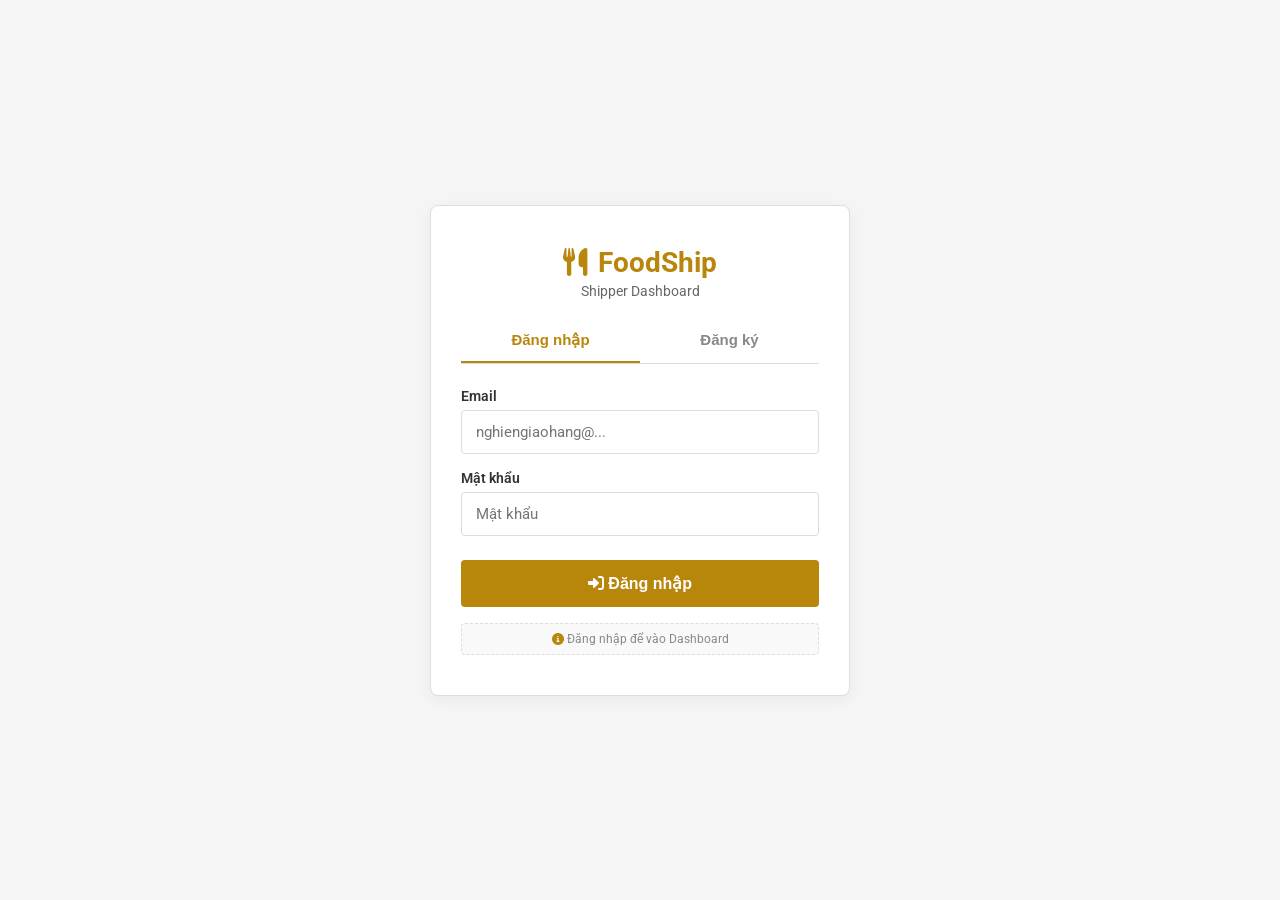
==== web/src/main/webapp/index.html @ 33ebbb06 "refactoring codebase, edit pom.xml file to connect frontend and backend" ====
<!DOCTYPE html>
<html lang="vi">
<head>
  <meta charset="UTF-8">
  <meta name="viewport" content="width=device-width, initial-scale=1.0, maximum-scale=1.5, user-scalable=yes">
  <title>Shipper Dashboard · FoodShip</title>
  <link rel="preconnect" href="https://fonts.googleapis.com">
  <link rel="preconnect" href="https://fonts.gstatic.com" crossorigin>
  <link href="https://fonts.googleapis.com/css2?family=Roboto:wght@400;500;700&display=swap" rel="stylesheet">
  <link rel="stylesheet" href="https://cdnjs.cloudflare.com/ajax/libs/font-awesome/6.0.0-beta3/css/all.min.css">
  <style>
    * { margin: 0; padding: 0; box-sizing: border-box; }
    body {
      font-family: 'Roboto', Arial, sans-serif;
      background: #FFFFFF;
      color: #000;
      line-height: 1.4;
      height: 100vh;
      display: flex;
      justify-content: center;
      align-items: center;
    }
    .app-layout {
      display: flex;
      width: 100%;
      max-width: 1400px;
      height: 95vh;
      background: #FFFFFF;
      border: 1px solid #DDD;
      overflow: hidden;
    }
    .sidebar {
      width: 240px;
      background: #FFFFFF;
      border-right: 1px solid #DDD;
      display: flex;
      flex-direction: column;
      padding: 20px 0;
      flex-shrink: 0;
    }
    .logo-area {
      font-weight: 700;
      font-size: 18px;
      color: #B8860B;
      padding: 0 20px 20px;
      border-bottom: 1px solid #E5E5E5;
      display: flex;
      align-items: center;
      gap: 8px;
      margin-bottom: 8px;
    }
    .nav-menu { flex: 1; display: flex; flex-direction: column; gap: 2px; padding: 8px 0; }
    .nav-item {
      display: flex; align-items: center; gap: 12px;
      padding: 12px 20px; font-weight: 500; font-size: 14px; color: #333;
      cursor: pointer; background: transparent; border: none; text-align: left;
      border-left: 3px solid transparent; transition: background 0.1s, border-color 0.1s;
    }
    .nav-item i { width: 18px; color: #666; font-size: 14px; }
    .nav-item:hover { background: #F5F5F5; }
    .nav-item.active {
      background: #F8F8F8; color: #000; font-weight: 700;
      border-left: 3px solid #B8860B;
    }
    .nav-item.active i { color: #B8860B; }
    .sidebar-footer {
      padding: 16px 20px; border-top: 1px solid #E5E5E5;
      display: flex; align-items: center; gap: 10px; font-size: 14px; font-weight: 500; color: #333;
    }
    .sidebar-avatar { width: 34px; height: 34px; border-radius: 4px; object-fit: cover; border: 1px solid #DDD; }
    .main-wrapper { flex: 1; display: flex; flex-direction: column; background: #F8F8F8; overflow-y: auto; }
    .header {
      background: #FFFFFF; height: 64px; display: flex; align-items: center; justify-content: space-between;
      padding: 0 24px; border-bottom: 1px solid #DDD; position: sticky; top: 0; z-index: 10;
    }
    .page-title { font-size: 22px; font-weight: 700; color: #000; }
    .header-right { display: flex; align-items: center; gap: 12px; position: relative; }
    .header-avatar { width: 36px; height: 36px; border-radius: 4px; object-fit: cover; border: 1px solid #DDD; cursor: pointer; }
    .header-shipper-name { font-weight: 600; font-size: 15px; color: #000; cursor: pointer; }
    .dropdown-menu {
      position: absolute; top: 48px; right: 0; background: #FFFFFF; border: 1px solid #DDD;
      border-radius: 4px; min-width: 180px; box-shadow: 0 2px 6px rgba(0,0,0,0.05); display: none; z-index: 20;
    }
    .dropdown-menu.show { display: block; }
    .dropdown-item {
      padding: 10px 16px; font-size: 14px; color: #333; cursor: pointer;
      border-bottom: 1px solid #F0F0F0; display: flex; align-items: center; gap: 8px;
      transition: background 0.1s;
    }
    .dropdown-item:last-child { border-bottom: none; }
    .dropdown-item:hover { background: #F5F5F5; color: #B8860B; }

    .content { flex: 1; padding: 24px; display: flex; flex-direction: column; gap: 24px; }
    .page-section { display: none; flex-direction: column; gap: 24px; }
    .page-section.active { display: flex; }
    .card { background: #FFFFFF; border: 1px solid #DDD; border-radius: 4px; padding: 20px; }
    .profile-header { display: flex; align-items: center; gap: 24px; padding-bottom: 20px; border-bottom: 1px solid #E5E5E5; }
    .large-avatar { width: 96px; height: 96px; border-radius: 4px; object-fit: cover; border: 1px solid #DDD; }
    .profile-name-large { font-size: 24px; font-weight: 700; color: #000; }
    .profile-id-badge { font-size: 14px; color: #555; background: #F0F0F0; padding: 2px 10px; border-radius: 2px; display: inline-block; margin-top: 4px; }
    .profile-header .logout-btn {
      margin-left: auto; background: #C62828; color: white; border: none; padding: 10px 20px;
      font-weight: 600; font-size: 14px; cursor: pointer; border-radius: 3px;
      transition: background 0.2s;
    }
    .profile-header .logout-btn:hover { background: #B71C1C; }

    .info-table { width: 100%; border-collapse: collapse; margin-top: 8px; }
    .info-table td { padding: 12px 8px; border-bottom: 1px solid #EEEEEE; font-size: 14px; vertical-align: top; }
    .info-table td:first-child { font-weight: 600; color: #333; width: 30%; }
    .section-title { font-size: 18px; font-weight: 700; color: #000; padding-bottom: 12px; border-bottom: 1px solid #E5E5E5; margin-bottom: 16px; display: flex; align-items: center; gap: 8px; }
    .extra-info-grid { display: grid; grid-template-columns: 1fr 1fr; gap: 12px 24px; }
    .extra-item { display: flex; flex-direction: column; gap: 4px; }
    .extra-label { font-size: 13px; color: #666; font-weight: 500; }
    .extra-value { font-size: 14px; font-weight: 600; color: #000; }
    .action-buttons { display: flex; gap: 12px; margin-top: 8px; flex-wrap: wrap; align-items: center; }
    .btn {
      border: 1px solid #DDD; background: #FFFFFF; padding: 12px 22px; font-weight: 600; font-size: 14px;
      cursor: pointer; border-radius: 3px; display: inline-flex; align-items: center; gap: 6px;
      color: #333; transition: all 0.2s;
    }
    .btn-primary { background: #B8860B; border-color: #B8860B; color: white; }
    .btn-primary:hover { background: #9E7609; border-color: #9E7609; }
    .btn-danger { background: #C62828; border-color: #C62828; color: white; }
    .btn-danger:hover { background: #B71C1C; }
    .btn-outline { background: white; border: 1px solid #CCC; }
    .btn-outline:hover { background: #FDF3E0; border-color: #B8860B; color: #B8860B; }

    .orders-grid {
      display: grid;
      grid-template-columns: repeat(2, 1fr);
      gap: 20px;
    }
    @media (max-width: 900px) { .orders-grid { grid-template-columns: 1fr; } }
    .order-card {
      background: #FFFFFF; border: 1px solid #DDD; border-radius: 6px; padding: 20px;
      display: flex; flex-direction: column; transition: all 0.2s;
    }
    .order-card:hover { border-color: #B8860B; box-shadow: 0 4px 12px rgba(184, 134, 11, 0.08); }
    .order-card.accepted-highlight { border-left: 5px solid #B8860B; }
    .order-header { display: flex; justify-content: space-between; align-items: center; margin-bottom: 14px; }
    .order-id { font-weight: 700; font-size: 16px; }
    .status-badge { font-size: 12px; font-weight: 700; padding: 4px 10px; border-radius: 3px; background: #F0F0F0; color: #555; text-transform: uppercase; border: 1px solid #DDD; }
    .status-badge.shipping { background: #FFF3E0; color: #B8860B; border-color: #FFE0B2; }
    .order-body { display: flex; justify-content: space-between; margin: 12px 0 16px; font-size: 15px; color: #333; }
    .order-footer { display: flex; align-items: center; justify-content: space-between; margin-top: 8px; border-top: 1px solid #EEE; padding-top: 14px; }
    .total { font-weight: 700; font-size: 17px; color: #B8860B; }
    .btn-group { display: flex; gap: 8px; }
    .empty-message { grid-column: span 2; background: white; border: 1px dashed #DDD; padding: 50px; text-align: center; color: #888; border-radius: 4px; }

    .modal-overlay { position: fixed; inset: 0; background: rgba(0,0,0,0.5); display: flex; align-items: center; justify-content: center; z-index: 100; visibility: hidden; opacity: 0; transition: 0.15s; }
    .modal-overlay.active { visibility: visible; opacity: 1; }
    .modal-dialog { background: white; border: 1px solid #DDD; border-radius: 6px; padding: 28px 24px; max-width: 500px; width: 90%; box-shadow: 0 4px 12px rgba(0,0,0,0.1); max-height: 90vh; overflow-y: auto; }
    .modal-title { font-size: 20px; font-weight: 700; margin-bottom: 20px; border-bottom: 1px solid #EEE; padding-bottom: 12px; }
    .detail-row { display: flex; justify-content: space-between; padding: 10px 0; border-bottom: 1px solid #F5F5F5; font-size: 14px; }
    .btn-close-modal { margin-top: 20px; width: 100%; background: #F0F0F0; border: 1px solid #DDD; padding: 10px; font-weight: 600; cursor: pointer; border-radius: 3px; }
    .form-group { margin-bottom: 16px; }
    .form-group label { display: block; font-weight: 600; font-size: 14px; margin-bottom: 6px; color: #333; }
    .form-group input { width: 100%; padding: 10px; border: 1px solid #DDD; border-radius: 4px; font-size: 14px; font-family: inherit; }
    .form-group input:focus { border-color: #B8860B; outline: none; }
    .form-actions { display: flex; gap: 12px; justify-content: flex-end; margin-top: 20px; }
  </style>
</head>
<body>
<div class="app-layout">
  <aside class="sidebar">
    <div class="logo-area"><i class="fas fa-utensils"></i> FoodShip</div>
    <nav class="nav-menu">
      <button class="nav-item" data-page="profile"><i class="fas fa-user-circle"></i> Thông tin cá nhân</button>
      <button class="nav-item active" data-page="pending"><i class="fas fa-clipboard-list"></i> Đơn hàng hiện tại</button>
      <button class="nav-item" data-page="accepted"><i class="fas fa-truck"></i> Đơn hàng nhận giao</button>
    </nav>
    <div class="sidebar-footer">
      <img src="https://gamek.mediacdn.vn/zoom/320_200/133514250583805952/2022/4/4/photo1649082601804-1649082602466587223501.jpg" alt="shipper" class="sidebar-avatar" id="sidebarAvatar">
      <span id="sidebarShipperName">...</span>
    </div>
  </aside>

  <div class="main-wrapper">
    <header class="header">
      <span class="page-title" id="headerTitle">Đơn hàng hiện tại</span>
      <div class="header-right" id="headerRight">
        <span class="header-shipper-name" id="headerShipperName">...</span>
        <img src="https://gamek.mediacdn.vn/zoom/320_200/133514250583805952/2022/4/4/photo1649082601804-1649082602466587223501.jpg" alt="avatar" class="header-avatar" id="headerAvatar">
        <div class="dropdown-menu" id="dropdownMenu">
          <div class="dropdown-item" id="dropdownProfile"><i class="fas fa-user"></i> Thông tin cá nhân</div>
          <div class="dropdown-item" id="dropdownLogout"><i class="fas fa-sign-out-alt"></i> Đăng xuất</div>
        </div>
      </div>
    </header>

    <div class="content" id="mainContent">
      <div class="page-section" id="profilePage">
        <div class="card profile-header">
          <img src="https://gamek.mediacdn.vn/zoom/320_200/133514250583805952/2022/4/4/photo1649082601804-1649082602466587223501.jpg" alt="avatar" class="large-avatar" id="profileAvatarLarge">
          <div>
            <div class="profile-name-large" id="profileNameLarge">...</div>
            <span class="profile-id-badge" id="profileIdLarge">...</span>
          </div>
          <button class="btn btn-danger logout-btn" id="profileLogoutBtn"><i class="fas fa-sign-out-alt"></i> Đăng xuất</button>
        </div>
        <div class="card">
          <div class="section-title"><i class="fas fa-id-card"></i> Thông tin cá nhân</div>
          <table class="info-table" id="personalInfoTable"></table>
        </div>
        <div class="card">
          <div class="section-title"><i class="fas fa-chart-bar"></i> Thông tin hoạt động</div>
          <div class="extra-info-grid">
            <div class="extra-item"><span class="extra-label">Trạng thái hoạt động</span><span class="extra-value" style="color:#B8860B;">● Đang hoạt động</span></div>
            <div class="extra-item"><span class="extra-label">Số đơn đã giao</span><span class="extra-value" id="totalOrdersDisplay">0</span></div>
            <div class="extra-item"><span class="extra-label">Khu vực hoạt động</span><span class="extra-value" id="areaDisplay">...</span></div>
            <div class="extra-item"><span class="extra-label">Ngày tham gia</span><span class="extra-value" id="joinDateDisplay">...</span></div>
          </div>
        </div>
        <div class="card">
          <div class="section-title"><i class="fas fa-cog"></i> Tùy chọn</div>
          <div class="action-buttons">
            <button class="btn btn-outline" id="editProfileBtn"><i class="fas fa-pen"></i> Cập nhật thông tin</button>
            <button class="btn btn-outline" id="addOrderBtn"><i class="fas fa-plus-circle"></i> Thêm đơn hàng mới</button>
          </div>
        </div>
      </div>
      <div class="page-section active" id="pendingPage"><div class="orders-grid" id="pendingOrdersGrid"></div></div>
      <div class="page-section" id="acceptedPage"><div class="orders-grid" id="acceptedOrdersGrid"></div></div>
    </div>
  </div>
</div>

<div class="modal-overlay" id="detailModal">
  <div class="modal-dialog"><div class="modal-title"><i class="fas fa-receipt" style="color:#B8860B;"></i> Chi tiết đơn hàng</div><div id="modalContent"></div><button class="btn-close-modal" id="closeDetailModalBtn">Đóng</button></div>
</div>
<div class="modal-overlay" id="profileFormModal">
  <div class="modal-dialog">
    <div class="modal-title"><i class="fas fa-user-edit" style="color:#B8860B;"></i> Cập nhật thông tin</div>
    <form id="profileForm">
      <div class="form-group"><label>Họ và tên</label><input type="text" id="formName" required></div>
      <div class="form-group"><label>Email</label><input type="email" id="formEmail" required></div>
      <div class="form-group"><label>Số điện thoại</label><input type="text" id="formPhone" required></div>
      <div class="form-group"><label>Ngày sinh</label><input type="text" id="formDob"></div>
      <div class="form-group"><label>Phương tiện</label><input type="text" id="formVehicle"></div>
      <div class="form-group"><label>Link ảnh đại diện</label><input type="url" id="formAvatar"></div>
      <div class="form-actions"><button type="button" class="btn btn-outline" id="closeProfileModalBtn">Hủy</button><button type="submit" class="btn btn-primary"><i class="fas fa-save"></i> Lưu</button></div>
    </form>
  </div>
</div>
<div class="modal-overlay" id="orderFormModal">
  <div class="modal-dialog">
    <div class="modal-title"><i class="fas fa-cart-plus" style="color:#B8860B;"></i> Thêm đơn hàng mới</div>
    <form id="orderForm">
      <div class="form-group"><label>Tên khách hàng</label><input type="text" id="formCustomer" required></div>
      <div class="form-group"><label>Tổng tiền (VND)</label><input type="number" id="formTotal" required></div>
      <div class="form-group"><label>Phương thức thanh toán</label><input type="text" id="formPayment" required></div>
      <div class="form-actions"><button type="button" class="btn btn-outline" id="closeOrderModalBtn">Hủy</button><button type="submit" class="btn btn-primary"><i class="fas fa-plus"></i> Thêm đơn</button></div>
    </form>
  </div>
</div>

<script>
  (function() {
    const API_BASE = 'https://your-backend.com/api';
    const token = localStorage.getItem('authToken');
    if (!token) window.location.href = 'login.html';

    function authHeaders() {
      return {
        'Content-Type': 'application/json',
        'Authorization': `Bearer ${token}`
      };
    }

    function logout() {
      localStorage.removeItem('authToken');
      localStorage.removeItem('shipperName');
      window.location.href = 'login.html';
    }

    let shipper = {
      id: "",
      name: localStorage.getItem('shipperName') || "Shipper",
      avatar: "https://gamek.mediacdn.vn/zoom/320_200/133514250583805952/2022/4/4/photo1649082601804-1649082602466587223501.jpg",
      dob: "",
      email: "",
      phone: "",
      vehicle: "",
      totalOrders: 0,
      area: "",
      joinDate: ""
    };

    let pendingOrders = [];
    let acceptedOrders = [];

    async function fetchShipperProfile() {
      const res = await fetch(`${API_BASE}/shipper/me`, { headers: authHeaders() });
      if (res.status === 401) { logout(); return; }
      if (!res.ok) throw new Error('Lỗi tải profile');
      const data = await res.json();
      shipper = { ...shipper, ...data.user };
      localStorage.setItem('shipperName', shipper.name);
      refreshAllUI();
    }

    async function updateShipperProfile(updatedData) {
      const res = await fetch(`${API_BASE}/shipper/me`, {
        method: 'PUT',
        headers: authHeaders(),
        body: JSON.stringify(updatedData)
      });
      if (res.status === 401) { logout(); return; }
      if (!res.ok) {
        const err = await res.json().catch(() => ({}));
        throw new Error(err.message || 'Cập nhật thất bại');
      }
      const data = await res.json();
      shipper = { ...shipper, ...data.user };
      refreshAllUI();
    }

    async function fetchOrders(status) {
      const res = await fetch(`${API_BASE}/orders?status=${status}`, { headers: authHeaders() });
      if (res.status === 401) { logout(); return []; }
      if (!res.ok) throw new Error('Lỗi tải đơn hàng');
      return res.json();
    }

    async function loadAllOrders() {
      try {
        const [pending, accepted] = await Promise.all([
          fetchOrders('pending'),
          fetchOrders('accepted')
        ]);
        pendingOrders = pending;
        acceptedOrders = accepted;
        renderOrderLists();
      } catch (e) {
        console.error(e);
      }
    }

    async function acceptOrder(orderId) {
      const res = await fetch(`${API_BASE}/orders/${orderId}/accept`, {
        method: 'PUT',
        headers: authHeaders()
      });
      if (res.status === 401) { logout(); return; }
      if (!res.ok) {
        const err = await res.json().catch(() => ({}));
        alert(err.message || 'Không thể nhận đơn');
        return;
      }
      await loadAllOrders();
      await fetchShipperProfile();
    }

    async function cancelOrder(orderId) {
      const res = await fetch(`${API_BASE}/orders/${orderId}/cancel`, {
        method: 'PUT',
        headers: authHeaders()
      });
      if (res.status === 401) { logout(); return; }
      if (!res.ok) {
        const err = await res.json().catch(() => ({}));
        alert(err.message || 'Không thể hủy đơn');
        return;
      }
      await loadAllOrders();
    }

    async function createOrder(orderData) {
      const res = await fetch(`${API_BASE}/orders`, {
        method: 'POST',
        headers: authHeaders(),
        body: JSON.stringify(orderData)
      });
      if (res.status === 401) { logout(); return; }
      if (!res.ok) {
        const err = await res.json().catch(() => ({}));
        alert(err.message || 'Thêm đơn thất bại');
        return;
      }
      await loadAllOrders();
    }

    function refreshAllUI() {
      document.getElementById('sidebarShipperName').textContent = shipper.name;
      document.getElementById('sidebarAvatar').src = shipper.avatar;
      document.getElementById('headerShipperName').textContent = shipper.name;
      document.getElementById('headerAvatar').src = shipper.avatar;
      document.getElementById('profileAvatarLarge').src = shipper.avatar;
      document.getElementById('profileNameLarge').textContent = shipper.name;
      document.getElementById('profileIdLarge').textContent = shipper.id;
      document.getElementById('personalInfoTable').innerHTML = `
        <tr><td>ID Shipper</td><td>${shipper.id}</td></tr>
        <tr><td>Tên</td><td>${shipper.name}</td></tr>
        <tr><td>Ngày sinh</td><td>${shipper.dob || 'Chưa cập nhật'}</td></tr>
        <tr><td>Email</td><td>${shipper.email || 'Chưa cập nhật'}</td></tr>
        <tr><td>Số điện thoại</td><td>${shipper.phone || 'Chưa cập nhật'}</td></tr>
        <tr><td>Phương tiện</td><td>${shipper.vehicle || 'Chưa cập nhật'}</td></tr>`;
      document.getElementById('totalOrdersDisplay').textContent = shipper.totalOrders + ' đơn';
      document.getElementById('areaDisplay').textContent = shipper.area || 'Chưa cập nhật';
      document.getElementById('joinDateDisplay').textContent = shipper.joinDate || 'Chưa cập nhật';
      renderOrderLists();
    }

    function createOrderCard(order, type) {
      const isAccepted = type === 'accepted';
      const statusClass = order.status === 'đang giao' ? 'shipping' : '';
      const highlight = isAccepted ? 'accepted-highlight' : '';
      return `<div class="order-card ${highlight}" data-order-id="${order.id}">
        <div class="order-header"><span class="order-id">#${order.id}</span><span class="status-badge ${statusClass}">${order.status}</span></div>
        <div class="order-body"><span><i class="far fa-user"></i> ${order.customerName}</span><span><i class="far fa-clock"></i> ${order.orderTime}</span></div>
        <div class="order-footer"><span class="total">${order.total.toLocaleString('vi-VN')}đ</span>
          <div class="btn-group">
            <button class="btn btn-outline view-detail-btn" data-id="${order.id}"><i class="fas fa-eye"></i> Chi tiết</button>
            ${!isAccepted ? '<button class="btn btn-primary accept-btn" data-id="' + order.id + '"><i class="fas fa-check-circle"></i> Nhận giao</button>' : '<button class="btn btn-danger cancel-btn" data-id="' + order.id + '"><i class="fas fa-times-circle"></i> Hủy đơn</button>'}
          </div>
        </div>
      </div>`;
    }

    function renderOrderLists() {
      document.getElementById('pendingOrdersGrid').innerHTML = pendingOrders.length ? pendingOrders.map(o => createOrderCard(o, 'pending')).join('') : '<div class="empty-message">Không có đơn chờ giao</div>';
      document.getElementById('acceptedOrdersGrid').innerHTML = acceptedOrders.length ? acceptedOrders.map(o => createOrderCard(o, 'accepted')).join('') : '<div class="empty-message">Chưa có đơn đang giao</div>';
    }

    const detailModal = document.getElementById('detailModal');
    function showDetail(orderId) {
      const order = [...pendingOrders, ...acceptedOrders].find(o => o.id == orderId);
      if (!order) return;
      document.getElementById('modalContent').innerHTML = `
        <div class="detail-row"><strong>Mã đơn</strong><span>${order.id}</span></div>
        <div class="detail-row"><strong>Khách hàng</strong><span>${order.customerName}</span></div>
        <div class="detail-row"><strong>Thời gian đặt</strong><span>${order.orderTime}</span></div>
        <div class="detail-row"><strong>Trạng thái</strong><span style="color:#B8860B;">${order.status}</span></div>
        <div class="detail-row"><strong>Tổng tiền</strong><span>${order.total.toLocaleString('vi-VN')}đ</span></div>
        <div class="detail-row"><strong>Thanh toán</strong><span>${order.paymentMethod}</span></div>`;
      detailModal.classList.add('active');
    }

    const profileFormModal = document.getElementById('profileFormModal');
    document.getElementById('editProfileBtn').addEventListener('click', () => {
      document.getElementById('formName').value = shipper.name;
      document.getElementById('formEmail').value = shipper.email;
      document.getElementById('formPhone').value = shipper.phone;
      document.getElementById('formDob').value = shipper.dob;
      document.getElementById('formVehicle').value = shipper.vehicle;
      document.getElementById('formAvatar').value = shipper.avatar;
      profileFormModal.classList.add('active');
    });

    document.getElementById('profileForm').addEventListener('submit', async (e) => {
      e.preventDefault();
      const updated = {
        name: document.getElementById('formName').value,
        email: document.getElementById('formEmail').value,
        phone: document.getElementById('formPhone').value,
        dob: document.getElementById('formDob').value,
        vehicle: document.getElementById('formVehicle').value,
        avatar: document.getElementById('formAvatar').value || shipper.avatar,
      };
      try {
        await updateShipperProfile(updated);
        profileFormModal.classList.remove('active');
      } catch (err) {
        alert(err.message);
      }
    });

    const orderFormModal = document.getElementById('orderFormModal');
    document.getElementById('addOrderBtn').addEventListener('click', () => { orderFormModal.classList.add('active'); });
    document.getElementById('orderForm').addEventListener('submit', async (e) => {
      e.preventDefault();
      const newOrder = {
        customerName: document.getElementById('formCustomer').value,
        total: parseInt(document.getElementById('formTotal').value),
        paymentMethod: document.getElementById('formPayment').value,
        status: 'chờ giao',
        orderTime: new Date().toLocaleString('vi-VN')
      };
      await createOrder(newOrder);
      orderFormModal.classList.remove('active');
      switchPage('pending');
    });

    const navItems = document.querySelectorAll('.nav-item');
    const pages = {
      profile: document.getElementById('profilePage'),
      pending: document.getElementById('pendingPage'),
      accepted: document.getElementById('acceptedPage')
    };
    function switchPage(pageName) {
      Object.values(pages).forEach(p => p.classList.remove('active'));
      pages[pageName].classList.add('active');
      document.getElementById('headerTitle').textContent = pageName === 'profile' ? 'Thông tin cá nhân' : pageName === 'pending' ? 'Đơn hàng hiện tại' : 'Đơn hàng nhận giao';
      navItems.forEach(item => { item.classList.remove('active'); if (item.dataset.page === pageName) item.classList.add('active'); });
    }
    navItems.forEach(item => item.addEventListener('click', () => switchPage(item.dataset.page)));

    const dropdownMenu = document.getElementById('dropdownMenu');
    document.getElementById('headerAvatar').addEventListener('click', (e) => { e.stopPropagation(); dropdownMenu.classList.toggle('show'); });
    document.getElementById('headerShipperName').addEventListener('click', (e) => { e.stopPropagation(); dropdownMenu.classList.toggle('show'); });
    document.addEventListener('click', (e) => { if (!dropdownMenu.contains(e.target)) dropdownMenu.classList.remove('show'); });
    document.getElementById('dropdownProfile').addEventListener('click', () => { switchPage('profile'); dropdownMenu.classList.remove('show'); });
    document.getElementById('dropdownLogout').addEventListener('click', logout);
    document.getElementById('profileLogoutBtn').addEventListener('click', logout);

    document.getElementById('closeDetailModalBtn').addEventListener('click', () => detailModal.classList.remove('active'));
    document.getElementById('closeProfileModalBtn').addEventListener('click', () => profileFormModal.classList.remove('active'));
    document.getElementById('closeOrderModalBtn').addEventListener('click', () => orderFormModal.classList.remove('active'));
    window.addEventListener('click', (e) => { if (e.target.classList.contains('modal-overlay')) e.target.classList.remove('active'); });

    document.addEventListener('click', (e) => {
      if (e.target.closest('.view-detail-btn')) showDetail(e.target.closest('.view-detail-btn').dataset.id);
      if (e.target.closest('.accept-btn')) acceptOrder(e.target.closest('.accept-btn').dataset.id);
      if (e.target.closest('.cancel-btn')) cancelOrder(e.target.closest('.cancel-btn').dataset.id);
    });

    (async function init() {
      try {
        await fetchShipperProfile();
        await loadAllOrders();
        refreshAllUI();
      } catch (e) {
        console.error(e);
        alert('Không thể tải dữ liệu. Vui lòng đăng nhập lại.');
        logout();
      }
    })();
  })();
</script>
</body>
</html>
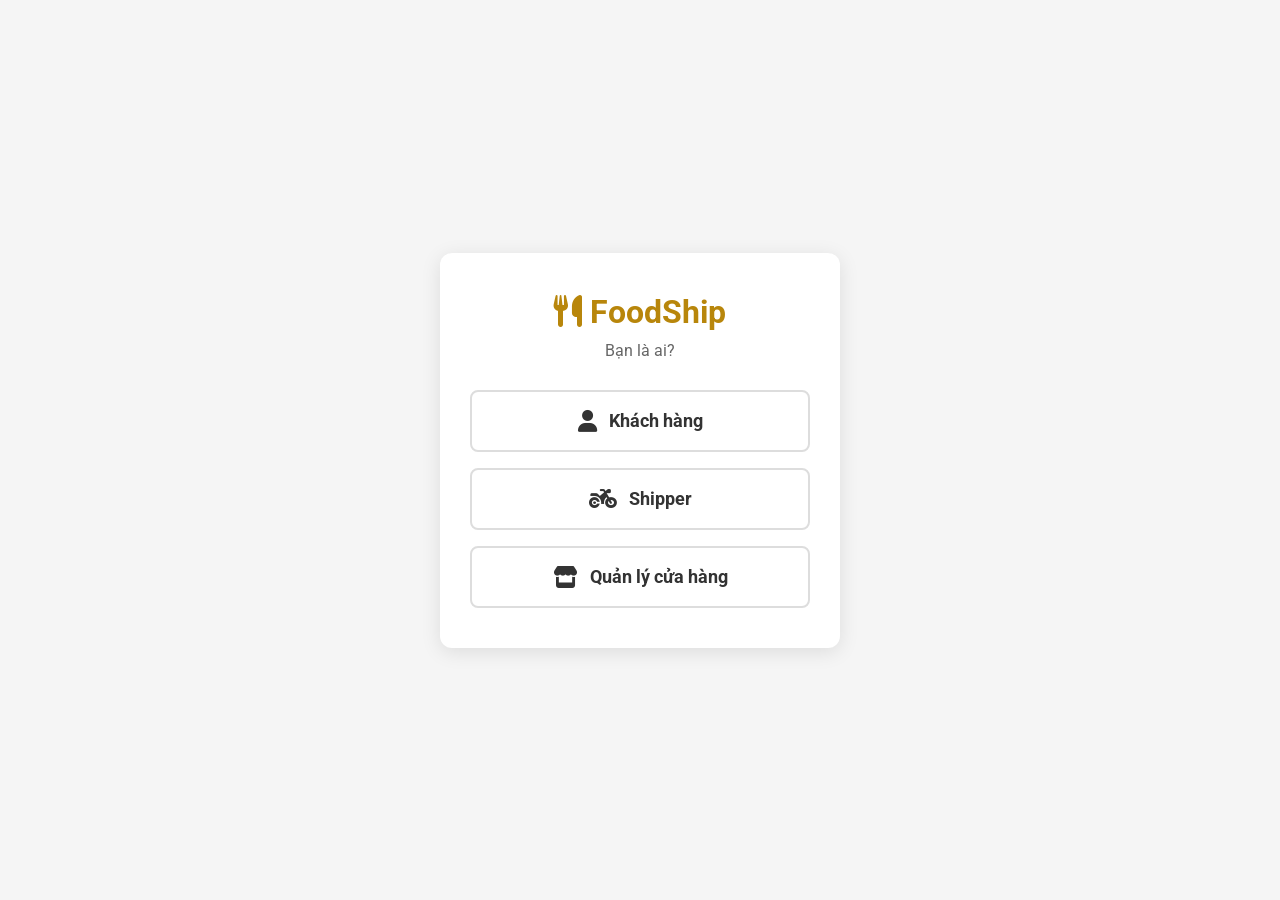
==== commit 7da370a1: "Refactor index.html for role selection interface" ====
--- a/web/src/main/webapp/index.html
+++ b/web/src/main/webapp/index.html
@@ -2,531 +2,31 @@
 <html lang="vi">
 <head>
   <meta charset="UTF-8">
-  <meta name="viewport" content="width=device-width, initial-scale=1.0, maximum-scale=1.5, user-scalable=yes">
-  <title>Shipper Dashboard · FoodShip</title>
-  <link rel="preconnect" href="https://fonts.googleapis.com">
-  <link rel="preconnect" href="https://fonts.gstatic.com" crossorigin>
+  <meta name="viewport" content="width=device-width, initial-scale=1.0">
+  <title>FoodShip - Chọn vai trò</title>
   <link href="https://fonts.googleapis.com/css2?family=Roboto:wght@400;500;700&display=swap" rel="stylesheet">
   <link rel="stylesheet" href="https://cdnjs.cloudflare.com/ajax/libs/font-awesome/6.0.0-beta3/css/all.min.css">
   <style>
     * { margin: 0; padding: 0; box-sizing: border-box; }
-    body {
-      font-family: 'Roboto', Arial, sans-serif;
-      background: #FFFFFF;
-      color: #000;
-      line-height: 1.4;
-      height: 100vh;
-      display: flex;
-      justify-content: center;
-      align-items: center;
-    }
-    .app-layout {
-      display: flex;
-      width: 100%;
-      max-width: 1400px;
-      height: 95vh;
-      background: #FFFFFF;
-      border: 1px solid #DDD;
-      overflow: hidden;
-    }
-    .sidebar {
-      width: 240px;
-      background: #FFFFFF;
-      border-right: 1px solid #DDD;
-      display: flex;
-      flex-direction: column;
-      padding: 20px 0;
-      flex-shrink: 0;
-    }
-    .logo-area {
-      font-weight: 700;
-      font-size: 18px;
-      color: #B8860B;
-      padding: 0 20px 20px;
-      border-bottom: 1px solid #E5E5E5;
-      display: flex;
-      align-items: center;
-      gap: 8px;
-      margin-bottom: 8px;
-    }
-    .nav-menu { flex: 1; display: flex; flex-direction: column; gap: 2px; padding: 8px 0; }
-    .nav-item {
-      display: flex; align-items: center; gap: 12px;
-      padding: 12px 20px; font-weight: 500; font-size: 14px; color: #333;
-      cursor: pointer; background: transparent; border: none; text-align: left;
-      border-left: 3px solid transparent; transition: background 0.1s, border-color 0.1s;
-    }
-    .nav-item i { width: 18px; color: #666; font-size: 14px; }
-    .nav-item:hover { background: #F5F5F5; }
-    .nav-item.active {
-      background: #F8F8F8; color: #000; font-weight: 700;
-      border-left: 3px solid #B8860B;
-    }
-    .nav-item.active i { color: #B8860B; }
-    .sidebar-footer {
-      padding: 16px 20px; border-top: 1px solid #E5E5E5;
-      display: flex; align-items: center; gap: 10px; font-size: 14px; font-weight: 500; color: #333;
-    }
-    .sidebar-avatar { width: 34px; height: 34px; border-radius: 4px; object-fit: cover; border: 1px solid #DDD; }
-    .main-wrapper { flex: 1; display: flex; flex-direction: column; background: #F8F8F8; overflow-y: auto; }
-    .header {
-      background: #FFFFFF; height: 64px; display: flex; align-items: center; justify-content: space-between;
-      padding: 0 24px; border-bottom: 1px solid #DDD; position: sticky; top: 0; z-index: 10;
-    }
-    .page-title { font-size: 22px; font-weight: 700; color: #000; }
-    .header-right { display: flex; align-items: center; gap: 12px; position: relative; }
-    .header-avatar { width: 36px; height: 36px; border-radius: 4px; object-fit: cover; border: 1px solid #DDD; cursor: pointer; }
-    .header-shipper-name { font-weight: 600; font-size: 15px; color: #000; cursor: pointer; }
-    .dropdown-menu {
-      position: absolute; top: 48px; right: 0; background: #FFFFFF; border: 1px solid #DDD;
-      border-radius: 4px; min-width: 180px; box-shadow: 0 2px 6px rgba(0,0,0,0.05); display: none; z-index: 20;
-    }
-    .dropdown-menu.show { display: block; }
-    .dropdown-item {
-      padding: 10px 16px; font-size: 14px; color: #333; cursor: pointer;
-      border-bottom: 1px solid #F0F0F0; display: flex; align-items: center; gap: 8px;
-      transition: background 0.1s;
-    }
-    .dropdown-item:last-child { border-bottom: none; }
-    .dropdown-item:hover { background: #F5F5F5; color: #B8860B; }
-
-    .content { flex: 1; padding: 24px; display: flex; flex-direction: column; gap: 24px; }
-    .page-section { display: none; flex-direction: column; gap: 24px; }
-    .page-section.active { display: flex; }
-    .card { background: #FFFFFF; border: 1px solid #DDD; border-radius: 4px; padding: 20px; }
-    .profile-header { display: flex; align-items: center; gap: 24px; padding-bottom: 20px; border-bottom: 1px solid #E5E5E5; }
-    .large-avatar { width: 96px; height: 96px; border-radius: 4px; object-fit: cover; border: 1px solid #DDD; }
-    .profile-name-large { font-size: 24px; font-weight: 700; color: #000; }
-    .profile-id-badge { font-size: 14px; color: #555; background: #F0F0F0; padding: 2px 10px; border-radius: 2px; display: inline-block; margin-top: 4px; }
-    .profile-header .logout-btn {
-      margin-left: auto; background: #C62828; color: white; border: none; padding: 10px 20px;
-      font-weight: 600; font-size: 14px; cursor: pointer; border-radius: 3px;
-      transition: background 0.2s;
-    }
-    .profile-header .logout-btn:hover { background: #B71C1C; }
-
-    .info-table { width: 100%; border-collapse: collapse; margin-top: 8px; }
-    .info-table td { padding: 12px 8px; border-bottom: 1px solid #EEEEEE; font-size: 14px; vertical-align: top; }
-    .info-table td:first-child { font-weight: 600; color: #333; width: 30%; }
-    .section-title { font-size: 18px; font-weight: 700; color: #000; padding-bottom: 12px; border-bottom: 1px solid #E5E5E5; margin-bottom: 16px; display: flex; align-items: center; gap: 8px; }
-    .extra-info-grid { display: grid; grid-template-columns: 1fr 1fr; gap: 12px 24px; }
-    .extra-item { display: flex; flex-direction: column; gap: 4px; }
-    .extra-label { font-size: 13px; color: #666; font-weight: 500; }
-    .extra-value { font-size: 14px; font-weight: 600; color: #000; }
-    .action-buttons { display: flex; gap: 12px; margin-top: 8px; flex-wrap: wrap; align-items: center; }
-    .btn {
-      border: 1px solid #DDD; background: #FFFFFF; padding: 12px 22px; font-weight: 600; font-size: 14px;
-      cursor: pointer; border-radius: 3px; display: inline-flex; align-items: center; gap: 6px;
-      color: #333; transition: all 0.2s;
-    }
-    .btn-primary { background: #B8860B; border-color: #B8860B; color: white; }
-    .btn-primary:hover { background: #9E7609; border-color: #9E7609; }
-    .btn-danger { background: #C62828; border-color: #C62828; color: white; }
-    .btn-danger:hover { background: #B71C1C; }
-    .btn-outline { background: white; border: 1px solid #CCC; }
-    .btn-outline:hover { background: #FDF3E0; border-color: #B8860B; color: #B8860B; }
-
-    .orders-grid {
-      display: grid;
-      grid-template-columns: repeat(2, 1fr);
-      gap: 20px;
-    }
-    @media (max-width: 900px) { .orders-grid { grid-template-columns: 1fr; } }
-    .order-card {
-      background: #FFFFFF; border: 1px solid #DDD; border-radius: 6px; padding: 20px;
-      display: flex; flex-direction: column; transition: all 0.2s;
-    }
-    .order-card:hover { border-color: #B8860B; box-shadow: 0 4px 12px rgba(184, 134, 11, 0.08); }
-    .order-card.accepted-highlight { border-left: 5px solid #B8860B; }
-    .order-header { display: flex; justify-content: space-between; align-items: center; margin-bottom: 14px; }
-    .order-id { font-weight: 700; font-size: 16px; }
-    .status-badge { font-size: 12px; font-weight: 700; padding: 4px 10px; border-radius: 3px; background: #F0F0F0; color: #555; text-transform: uppercase; border: 1px solid #DDD; }
-    .status-badge.shipping { background: #FFF3E0; color: #B8860B; border-color: #FFE0B2; }
-    .order-body { display: flex; justify-content: space-between; margin: 12px 0 16px; font-size: 15px; color: #333; }
-    .order-footer { display: flex; align-items: center; justify-content: space-between; margin-top: 8px; border-top: 1px solid #EEE; padding-top: 14px; }
-    .total { font-weight: 700; font-size: 17px; color: #B8860B; }
-    .btn-group { display: flex; gap: 8px; }
-    .empty-message { grid-column: span 2; background: white; border: 1px dashed #DDD; padding: 50px; text-align: center; color: #888; border-radius: 4px; }
-
-    .modal-overlay { position: fixed; inset: 0; background: rgba(0,0,0,0.5); display: flex; align-items: center; justify-content: center; z-index: 100; visibility: hidden; opacity: 0; transition: 0.15s; }
-    .modal-overlay.active { visibility: visible; opacity: 1; }
-    .modal-dialog { background: white; border: 1px solid #DDD; border-radius: 6px; padding: 28px 24px; max-width: 500px; width: 90%; box-shadow: 0 4px 12px rgba(0,0,0,0.1); max-height: 90vh; overflow-y: auto; }
-    .modal-title { font-size: 20px; font-weight: 700; margin-bottom: 20px; border-bottom: 1px solid #EEE; padding-bottom: 12px; }
-    .detail-row { display: flex; justify-content: space-between; padding: 10px 0; border-bottom: 1px solid #F5F5F5; font-size: 14px; }
-    .btn-close-modal { margin-top: 20px; width: 100%; background: #F0F0F0; border: 1px solid #DDD; padding: 10px; font-weight: 600; cursor: pointer; border-radius: 3px; }
-    .form-group { margin-bottom: 16px; }
-    .form-group label { display: block; font-weight: 600; font-size: 14px; margin-bottom: 6px; color: #333; }
-    .form-group input { width: 100%; padding: 10px; border: 1px solid #DDD; border-radius: 4px; font-size: 14px; font-family: inherit; }
-    .form-group input:focus { border-color: #B8860B; outline: none; }
-    .form-actions { display: flex; gap: 12px; justify-content: flex-end; margin-top: 20px; }
+    body { font-family: 'Roboto', Arial, sans-serif; background: #F5F5F5; display: flex; justify-content: center; align-items: center; height: 100vh; }
+    .role-container { background: white; border-radius: 12px; box-shadow: 0 4px 20px rgba(0,0,0,0.1); padding: 40px 30px; text-align: center; width: 400px; }
+    .logo { font-size: 32px; font-weight: 700; color: #B8860B; margin-bottom: 10px; }
+    .subtitle { color: #666; font-size: 16px; margin-bottom: 30px; }
+    .role-buttons { display: flex; flex-direction: column; gap: 16px; }
+    .role-btn { padding: 18px; font-size: 18px; font-weight: 700; border: 2px solid #DDD; border-radius: 8px; background: white; color: #333; cursor: pointer; transition: all 0.2s; display: flex; align-items: center; justify-content: center; gap: 12px; text-decoration: none; }
+    .role-btn i { font-size: 22px; }
+    .role-btn:hover { border-color: #B8860B; color: #B8860B; background: #FFF9E6; }
   </style>
 </head>
 <body>
-<div class="app-layout">
-  <aside class="sidebar">
-    <div class="logo-area"><i class="fas fa-utensils"></i> FoodShip</div>
-    <nav class="nav-menu">
-      <button class="nav-item" data-page="profile"><i class="fas fa-user-circle"></i> Thông tin cá nhân</button>
-      <button class="nav-item active" data-page="pending"><i class="fas fa-clipboard-list"></i> Đơn hàng hiện tại</button>
-      <button class="nav-item" data-page="accepted"><i class="fas fa-truck"></i> Đơn hàng nhận giao</button>
-    </nav>
-    <div class="sidebar-footer">
-      <img src="https://gamek.mediacdn.vn/zoom/320_200/133514250583805952/2022/4/4/photo1649082601804-1649082602466587223501.jpg" alt="shipper" class="sidebar-avatar" id="sidebarAvatar">
-      <span id="sidebarShipperName">...</span>
-    </div>
-  </aside>
-
-  <div class="main-wrapper">
-    <header class="header">
-      <span class="page-title" id="headerTitle">Đơn hàng hiện tại</span>
-      <div class="header-right" id="headerRight">
-        <span class="header-shipper-name" id="headerShipperName">...</span>
-        <img src="https://gamek.mediacdn.vn/zoom/320_200/133514250583805952/2022/4/4/photo1649082601804-1649082602466587223501.jpg" alt="avatar" class="header-avatar" id="headerAvatar">
-        <div class="dropdown-menu" id="dropdownMenu">
-          <div class="dropdown-item" id="dropdownProfile"><i class="fas fa-user"></i> Thông tin cá nhân</div>
-          <div class="dropdown-item" id="dropdownLogout"><i class="fas fa-sign-out-alt"></i> Đăng xuất</div>
-        </div>
-      </div>
-    </header>
-
-    <div class="content" id="mainContent">
-      <div class="page-section" id="profilePage">
-        <div class="card profile-header">
-          <img src="https://gamek.mediacdn.vn/zoom/320_200/133514250583805952/2022/4/4/photo1649082601804-1649082602466587223501.jpg" alt="avatar" class="large-avatar" id="profileAvatarLarge">
-          <div>
-            <div class="profile-name-large" id="profileNameLarge">...</div>
-            <span class="profile-id-badge" id="profileIdLarge">...</span>
-          </div>
-          <button class="btn btn-danger logout-btn" id="profileLogoutBtn"><i class="fas fa-sign-out-alt"></i> Đăng xuất</button>
-        </div>
-        <div class="card">
-          <div class="section-title"><i class="fas fa-id-card"></i> Thông tin cá nhân</div>
-          <table class="info-table" id="personalInfoTable"></table>
-        </div>
-        <div class="card">
-          <div class="section-title"><i class="fas fa-chart-bar"></i> Thông tin hoạt động</div>
-          <div class="extra-info-grid">
-            <div class="extra-item"><span class="extra-label">Trạng thái hoạt động</span><span class="extra-value" style="color:#B8860B;">● Đang hoạt động</span></div>
-            <div class="extra-item"><span class="extra-label">Số đơn đã giao</span><span class="extra-value" id="totalOrdersDisplay">0</span></div>
-            <div class="extra-item"><span class="extra-label">Khu vực hoạt động</span><span class="extra-value" id="areaDisplay">...</span></div>
-            <div class="extra-item"><span class="extra-label">Ngày tham gia</span><span class="extra-value" id="joinDateDisplay">...</span></div>
-          </div>
-        </div>
-        <div class="card">
-          <div class="section-title"><i class="fas fa-cog"></i> Tùy chọn</div>
-          <div class="action-buttons">
-            <button class="btn btn-outline" id="editProfileBtn"><i class="fas fa-pen"></i> Cập nhật thông tin</button>
-            <button class="btn btn-outline" id="addOrderBtn"><i class="fas fa-plus-circle"></i> Thêm đơn hàng mới</button>
-          </div>
-        </div>
-      </div>
-      <div class="page-section active" id="pendingPage"><div class="orders-grid" id="pendingOrdersGrid"></div></div>
-      <div class="page-section" id="acceptedPage"><div class="orders-grid" id="acceptedOrdersGrid"></div></div>
+  <div class="role-container">
+    <div class="logo"><i class="fas fa-utensils"></i> FoodShip</div>
+    <div class="subtitle">Bạn là ai?</div>
+    <div class="role-buttons">
+      <a href="login.html?role=customer" class="role-btn"><i class="fas fa-user"></i> Khách hàng</a>
+      <a href="login.html?role=shipper" class="role-btn"><i class="fas fa-motorcycle"></i> Shipper</a>
+      <a href="login.html?role=store" class="role-btn"><i class="fas fa-store"></i> Quản lý cửa hàng</a>
     </div>
   </div>
-</div>
-
-<div class="modal-overlay" id="detailModal">
-  <div class="modal-dialog"><div class="modal-title"><i class="fas fa-receipt" style="color:#B8860B;"></i> Chi tiết đơn hàng</div><div id="modalContent"></div><button class="btn-close-modal" id="closeDetailModalBtn">Đóng</button></div>
-</div>
-<div class="modal-overlay" id="profileFormModal">
-  <div class="modal-dialog">
-    <div class="modal-title"><i class="fas fa-user-edit" style="color:#B8860B;"></i> Cập nhật thông tin</div>
-    <form id="profileForm">
-      <div class="form-group"><label>Họ và tên</label><input type="text" id="formName" required></div>
-      <div class="form-group"><label>Email</label><input type="email" id="formEmail" required></div>
-      <div class="form-group"><label>Số điện thoại</label><input type="text" id="formPhone" required></div>
-      <div class="form-group"><label>Ngày sinh</label><input type="text" id="formDob"></div>
-      <div class="form-group"><label>Phương tiện</label><input type="text" id="formVehicle"></div>
-      <div class="form-group"><label>Link ảnh đại diện</label><input type="url" id="formAvatar"></div>
-      <div class="form-actions"><button type="button" class="btn btn-outline" id="closeProfileModalBtn">Hủy</button><button type="submit" class="btn btn-primary"><i class="fas fa-save"></i> Lưu</button></div>
-    </form>
-  </div>
-</div>
-<div class="modal-overlay" id="orderFormModal">
-  <div class="modal-dialog">
-    <div class="modal-title"><i class="fas fa-cart-plus" style="color:#B8860B;"></i> Thêm đơn hàng mới</div>
-    <form id="orderForm">
-      <div class="form-group"><label>Tên khách hàng</label><input type="text" id="formCustomer" required></div>
-      <div class="form-group"><label>Tổng tiền (VND)</label><input type="number" id="formTotal" required></div>
-      <div class="form-group"><label>Phương thức thanh toán</label><input type="text" id="formPayment" required></div>
-      <div class="form-actions"><button type="button" class="btn btn-outline" id="closeOrderModalBtn">Hủy</button><button type="submit" class="btn btn-primary"><i class="fas fa-plus"></i> Thêm đơn</button></div>
-    </form>
-  </div>
-</div>
-
-<script>
-  (function() {
-    const API_BASE = 'https://your-backend.com/api';
-    const token = localStorage.getItem('authToken');
-    if (!token) window.location.href = 'login.html';
-
-    function authHeaders() {
-      return {
-        'Content-Type': 'application/json',
-        'Authorization': `Bearer ${token}`
-      };
-    }
-
-    function logout() {
-      localStorage.removeItem('authToken');
-      localStorage.removeItem('shipperName');
-      window.location.href = 'login.html';
-    }
-
-    let shipper = {
-      id: "",
-      name: localStorage.getItem('shipperName') || "Shipper",
-      avatar: "https://gamek.mediacdn.vn/zoom/320_200/133514250583805952/2022/4/4/photo1649082601804-1649082602466587223501.jpg",
-      dob: "",
-      email: "",
-      phone: "",
-      vehicle: "",
-      totalOrders: 0,
-      area: "",
-      joinDate: ""
-    };
-
-    let pendingOrders = [];
-    let acceptedOrders = [];
-
-    async function fetchShipperProfile() {
-      const res = await fetch(`${API_BASE}/shipper/me`, { headers: authHeaders() });
-      if (res.status === 401) { logout(); return; }
-      if (!res.ok) throw new Error('Lỗi tải profile');
-      const data = await res.json();
-      shipper = { ...shipper, ...data.user };
-      localStorage.setItem('shipperName', shipper.name);
-      refreshAllUI();
-    }
-
-    async function updateShipperProfile(updatedData) {
-      const res = await fetch(`${API_BASE}/shipper/me`, {
-        method: 'PUT',
-        headers: authHeaders(),
-        body: JSON.stringify(updatedData)
-      });
-      if (res.status === 401) { logout(); return; }
-      if (!res.ok) {
-        const err = await res.json().catch(() => ({}));
-        throw new Error(err.message || 'Cập nhật thất bại');
-      }
-      const data = await res.json();
-      shipper = { ...shipper, ...data.user };
-      refreshAllUI();
-    }
-
-    async function fetchOrders(status) {
-      const res = await fetch(`${API_BASE}/orders?status=${status}`, { headers: authHeaders() });
-      if (res.status === 401) { logout(); return []; }
-      if (!res.ok) throw new Error('Lỗi tải đơn hàng');
-      return res.json();
-    }
-
-    async function loadAllOrders() {
-      try {
-        const [pending, accepted] = await Promise.all([
-          fetchOrders('pending'),
-          fetchOrders('accepted')
-        ]);
-        pendingOrders = pending;
-        acceptedOrders = accepted;
-        renderOrderLists();
-      } catch (e) {
-        console.error(e);
-      }
-    }
-
-    async function acceptOrder(orderId) {
-      const res = await fetch(`${API_BASE}/orders/${orderId}/accept`, {
-        method: 'PUT',
-        headers: authHeaders()
-      });
-      if (res.status === 401) { logout(); return; }
-      if (!res.ok) {
-        const err = await res.json().catch(() => ({}));
-        alert(err.message || 'Không thể nhận đơn');
-        return;
-      }
-      await loadAllOrders();
-      await fetchShipperProfile();
-    }
-
-    async function cancelOrder(orderId) {
-      const res = await fetch(`${API_BASE}/orders/${orderId}/cancel`, {
-        method: 'PUT',
-        headers: authHeaders()
-      });
-      if (res.status === 401) { logout(); return; }
-      if (!res.ok) {
-        const err = await res.json().catch(() => ({}));
-        alert(err.message || 'Không thể hủy đơn');
-        return;
-      }
-      await loadAllOrders();
-    }
-
-    async function createOrder(orderData) {
-      const res = await fetch(`${API_BASE}/orders`, {
-        method: 'POST',
-        headers: authHeaders(),
-        body: JSON.stringify(orderData)
-      });
-      if (res.status === 401) { logout(); return; }
-      if (!res.ok) {
-        const err = await res.json().catch(() => ({}));
-        alert(err.message || 'Thêm đơn thất bại');
-        return;
-      }
-      await loadAllOrders();
-    }
-
-    function refreshAllUI() {
-      document.getElementById('sidebarShipperName').textContent = shipper.name;
-      document.getElementById('sidebarAvatar').src = shipper.avatar;
-      document.getElementById('headerShipperName').textContent = shipper.name;
-      document.getElementById('headerAvatar').src = shipper.avatar;
-      document.getElementById('profileAvatarLarge').src = shipper.avatar;
-      document.getElementById('profileNameLarge').textContent = shipper.name;
-      document.getElementById('profileIdLarge').textContent = shipper.id;
-      document.getElementById('personalInfoTable').innerHTML = `
-        <tr><td>ID Shipper</td><td>${shipper.id}</td></tr>
-        <tr><td>Tên</td><td>${shipper.name}</td></tr>
-        <tr><td>Ngày sinh</td><td>${shipper.dob || 'Chưa cập nhật'}</td></tr>
-        <tr><td>Email</td><td>${shipper.email || 'Chưa cập nhật'}</td></tr>
-        <tr><td>Số điện thoại</td><td>${shipper.phone || 'Chưa cập nhật'}</td></tr>
-        <tr><td>Phương tiện</td><td>${shipper.vehicle || 'Chưa cập nhật'}</td></tr>`;
-      document.getElementById('totalOrdersDisplay').textContent = shipper.totalOrders + ' đơn';
-      document.getElementById('areaDisplay').textContent = shipper.area || 'Chưa cập nhật';
-      document.getElementById('joinDateDisplay').textContent = shipper.joinDate || 'Chưa cập nhật';
-      renderOrderLists();
-    }
-
-    function createOrderCard(order, type) {
-      const isAccepted = type === 'accepted';
-      const statusClass = order.status === 'đang giao' ? 'shipping' : '';
-      const highlight = isAccepted ? 'accepted-highlight' : '';
-      return `<div class="order-card ${highlight}" data-order-id="${order.id}">
-        <div class="order-header"><span class="order-id">#${order.id}</span><span class="status-badge ${statusClass}">${order.status}</span></div>
-        <div class="order-body"><span><i class="far fa-user"></i> ${order.customerName}</span><span><i class="far fa-clock"></i> ${order.orderTime}</span></div>
-        <div class="order-footer"><span class="total">${order.total.toLocaleString('vi-VN')}đ</span>
-          <div class="btn-group">
-            <button class="btn btn-outline view-detail-btn" data-id="${order.id}"><i class="fas fa-eye"></i> Chi tiết</button>
-            ${!isAccepted ? '<button class="btn btn-primary accept-btn" data-id="' + order.id + '"><i class="fas fa-check-circle"></i> Nhận giao</button>' : '<button class="btn btn-danger cancel-btn" data-id="' + order.id + '"><i class="fas fa-times-circle"></i> Hủy đơn</button>'}
-          </div>
-        </div>
-      </div>`;
-    }
-
-    function renderOrderLists() {
-      document.getElementById('pendingOrdersGrid').innerHTML = pendingOrders.length ? pendingOrders.map(o => createOrderCard(o, 'pending')).join('') : '<div class="empty-message">Không có đơn chờ giao</div>';
-      document.getElementById('acceptedOrdersGrid').innerHTML = acceptedOrders.length ? acceptedOrders.map(o => createOrderCard(o, 'accepted')).join('') : '<div class="empty-message">Chưa có đơn đang giao</div>';
-    }
-
-    const detailModal = document.getElementById('detailModal');
-    function showDetail(orderId) {
-      const order = [...pendingOrders, ...acceptedOrders].find(o => o.id == orderId);
-      if (!order) return;
-      document.getElementById('modalContent').innerHTML = `
-        <div class="detail-row"><strong>Mã đơn</strong><span>${order.id}</span></div>
-        <div class="detail-row"><strong>Khách hàng</strong><span>${order.customerName}</span></div>
-        <div class="detail-row"><strong>Thời gian đặt</strong><span>${order.orderTime}</span></div>
-        <div class="detail-row"><strong>Trạng thái</strong><span style="color:#B8860B;">${order.status}</span></div>
-        <div class="detail-row"><strong>Tổng tiền</strong><span>${order.total.toLocaleString('vi-VN')}đ</span></div>
-        <div class="detail-row"><strong>Thanh toán</strong><span>${order.paymentMethod}</span></div>`;
-      detailModal.classList.add('active');
-    }
-
-    const profileFormModal = document.getElementById('profileFormModal');
-    document.getElementById('editProfileBtn').addEventListener('click', () => {
-      document.getElementById('formName').value = shipper.name;
-      document.getElementById('formEmail').value = shipper.email;
-      document.getElementById('formPhone').value = shipper.phone;
-      document.getElementById('formDob').value = shipper.dob;
-      document.getElementById('formVehicle').value = shipper.vehicle;
-      document.getElementById('formAvatar').value = shipper.avatar;
-      profileFormModal.classList.add('active');
-    });
-
-    document.getElementById('profileForm').addEventListener('submit', async (e) => {
-      e.preventDefault();
-      const updated = {
-        name: document.getElementById('formName').value,
-        email: document.getElementById('formEmail').value,
-        phone: document.getElementById('formPhone').value,
-        dob: document.getElementById('formDob').value,
-        vehicle: document.getElementById('formVehicle').value,
-        avatar: document.getElementById('formAvatar').value || shipper.avatar,
-      };
-      try {
-        await updateShipperProfile(updated);
-        profileFormModal.classList.remove('active');
-      } catch (err) {
-        alert(err.message);
-      }
-    });
-
-    const orderFormModal = document.getElementById('orderFormModal');
-    document.getElementById('addOrderBtn').addEventListener('click', () => { orderFormModal.classList.add('active'); });
-    document.getElementById('orderForm').addEventListener('submit', async (e) => {
-      e.preventDefault();
-      const newOrder = {
-        customerName: document.getElementById('formCustomer').value,
-        total: parseInt(document.getElementById('formTotal').value),
-        paymentMethod: document.getElementById('formPayment').value,
-        status: 'chờ giao',
-        orderTime: new Date().toLocaleString('vi-VN')
-      };
-      await createOrder(newOrder);
-      orderFormModal.classList.remove('active');
-      switchPage('pending');
-    });
-
-    const navItems = document.querySelectorAll('.nav-item');
-    const pages = {
-      profile: document.getElementById('profilePage'),
-      pending: document.getElementById('pendingPage'),
-      accepted: document.getElementById('acceptedPage')
-    };
-    function switchPage(pageName) {
-      Object.values(pages).forEach(p => p.classList.remove('active'));
-      pages[pageName].classList.add('active');
-      document.getElementById('headerTitle').textContent = pageName === 'profile' ? 'Thông tin cá nhân' : pageName === 'pending' ? 'Đơn hàng hiện tại' : 'Đơn hàng nhận giao';
-      navItems.forEach(item => { item.classList.remove('active'); if (item.dataset.page === pageName) item.classList.add('active'); });
-    }
-    navItems.forEach(item => item.addEventListener('click', () => switchPage(item.dataset.page)));
-
-    const dropdownMenu = document.getElementById('dropdownMenu');
-    document.getElementById('headerAvatar').addEventListener('click', (e) => { e.stopPropagation(); dropdownMenu.classList.toggle('show'); });
-    document.getElementById('headerShipperName').addEventListener('click', (e) => { e.stopPropagation(); dropdownMenu.classList.toggle('show'); });
-    document.addEventListener('click', (e) => { if (!dropdownMenu.contains(e.target)) dropdownMenu.classList.remove('show'); });
-    document.getElementById('dropdownProfile').addEventListener('click', () => { switchPage('profile'); dropdownMenu.classList.remove('show'); });
-    document.getElementById('dropdownLogout').addEventListener('click', logout);
-    document.getElementById('profileLogoutBtn').addEventListener('click', logout);
-
-    document.getElementById('closeDetailModalBtn').addEventListener('click', () => detailModal.classList.remove('active'));
-    document.getElementById('closeProfileModalBtn').addEventListener('click', () => profileFormModal.classList.remove('active'));
-    document.getElementById('closeOrderModalBtn').addEventListener('click', () => orderFormModal.classList.remove('active'));
-    window.addEventListener('click', (e) => { if (e.target.classList.contains('modal-overlay')) e.target.classList.remove('active'); });
-
-    document.addEventListener('click', (e) => {
-      if (e.target.closest('.view-detail-btn')) showDetail(e.target.closest('.view-detail-btn').dataset.id);
-      if (e.target.closest('.accept-btn')) acceptOrder(e.target.closest('.accept-btn').dataset.id);
-      if (e.target.closest('.cancel-btn')) cancelOrder(e.target.closest('.cancel-btn').dataset.id);
-    });
-
-    (async function init() {
-      try {
-        await fetchShipperProfile();
-        await loadAllOrders();
-        refreshAllUI();
-      } catch (e) {
-        console.error(e);
-        alert('Không thể tải dữ liệu. Vui lòng đăng nhập lại.');
-        logout();
-      }
-    })();
-  })();
-</script>
 </body>
 </html>
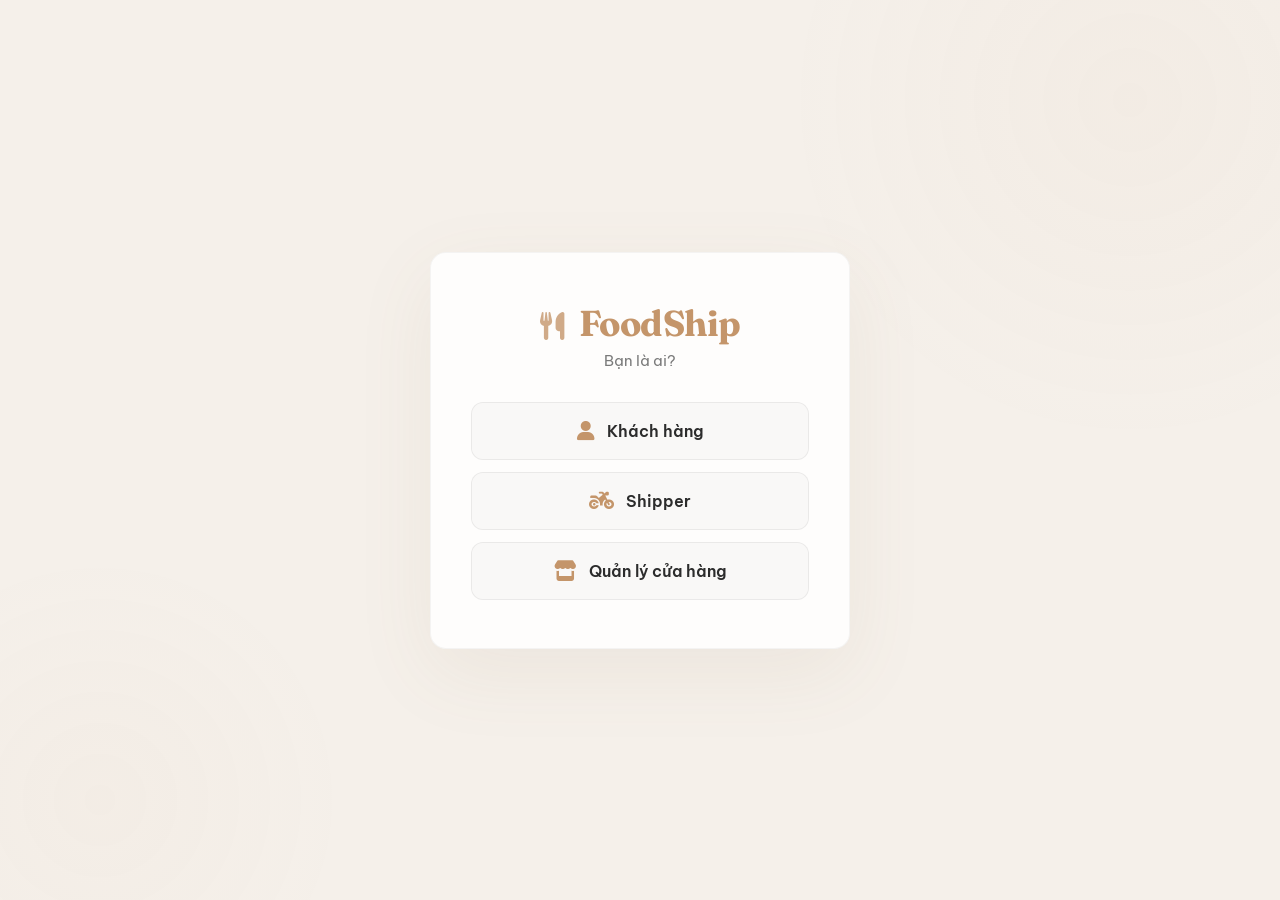
==== commit 1e6c32eb: "improve frontend" ====
--- a/web/src/main/webapp/index.html
+++ b/web/src/main/webapp/index.html
@@ -4,28 +4,20 @@
   <meta charset="UTF-8">
   <meta name="viewport" content="width=device-width, initial-scale=1.0">
   <title>FoodShip - Chọn vai trò</title>
-  <link href="https://fonts.googleapis.com/css2?family=Roboto:wght@400;500;700&display=swap" rel="stylesheet">
+  <link rel="preconnect" href="https://fonts.googleapis.com">
+  <link rel="preconnect" href="https://fonts.gstatic.com" crossorigin>
+  <link href="https://fonts.googleapis.com/css2?family=Be+Vietnam+Pro:wght@400;500;600;700&family=Fraunces:opsz,wght@9..144,500;9..144,700&display=swap" rel="stylesheet">
   <link rel="stylesheet" href="https://cdnjs.cloudflare.com/ajax/libs/font-awesome/6.0.0-beta3/css/all.min.css">
-  <style>
-    * { margin: 0; padding: 0; box-sizing: border-box; }
-    body { font-family: 'Roboto', Arial, sans-serif; background: #F5F5F5; display: flex; justify-content: center; align-items: center; height: 100vh; }
-    .role-container { background: white; border-radius: 12px; box-shadow: 0 4px 20px rgba(0,0,0,0.1); padding: 40px 30px; text-align: center; width: 400px; }
-    .logo { font-size: 32px; font-weight: 700; color: #B8860B; margin-bottom: 10px; }
-    .subtitle { color: #666; font-size: 16px; margin-bottom: 30px; }
-    .role-buttons { display: flex; flex-direction: column; gap: 16px; }
-    .role-btn { padding: 18px; font-size: 18px; font-weight: 700; border: 2px solid #DDD; border-radius: 8px; background: white; color: #333; cursor: pointer; transition: all 0.2s; display: flex; align-items: center; justify-content: center; gap: 12px; text-decoration: none; }
-    .role-btn i { font-size: 22px; }
-    .role-btn:hover { border-color: #B8860B; color: #B8860B; background: #FFF9E6; }
-  </style>
+  <link rel="stylesheet" href="assets/css/index.css">
 </head>
 <body>
   <div class="role-container">
     <div class="logo"><i class="fas fa-utensils"></i> FoodShip</div>
     <div class="subtitle">Bạn là ai?</div>
     <div class="role-buttons">
-      <a href="login.html?role=customer" class="role-btn"><i class="fas fa-user"></i> Khách hàng</a>
-      <a href="login.html?role=shipper" class="role-btn"><i class="fas fa-motorcycle"></i> Shipper</a>
-      <a href="login.html?role=store" class="role-btn"><i class="fas fa-store"></i> Quản lý cửa hàng</a>
+      <a href="login.html?role=customer" class="role-btn"><i class="fas fa-user"></i> <span>Khách hàng</span></a>
+      <a href="login.html?role=shipper" class="role-btn"><i class="fas fa-motorcycle"></i> <span>Shipper</span></a>
+      <a href="login.html?role=store" class="role-btn"><i class="fas fa-store"></i> <span>Quản lý cửa hàng</span></a>
     </div>
   </div>
 </body>
--- a/web/src/main/webapp/assets/css/index.css
+++ b/web/src/main/webapp/assets/css/index.css
@@ -0,0 +1,160 @@
+:root {
+  --bg: #f5f0ea;
+  --surface: rgba(255,255,255,0.85);
+  --surface-border: rgba(0,0,0,0.04);
+  --primary: #c4956a;
+  --primary-hover: #d4a373;
+  --text: #2c2c2c;
+  --text-secondary: #7a7a7a;
+  --radius: 16px;
+  --shadow: 0 24px 80px rgba(140, 110, 80, 0.08);
+}
+
+* { margin: 0; padding: 0; box-sizing: border-box; }
+
+button, input, select, textarea { font-family: inherit; }
+
+body {
+  font-family: 'Be Vietnam Pro', sans-serif;
+  background: var(--bg);
+  color: var(--text);
+  display: flex;
+  justify-content: center;
+  align-items: center;
+  min-height: 100vh;
+  position: relative;
+  overflow: hidden;
+}
+
+body::before {
+  content: '';
+  position: fixed;
+  width: 700px;
+  height: 700px;
+  background: radial-gradient(circle, rgba(196,149,106,0.04) 0%, transparent 70%);
+  top: -250px;
+  right: -200px;
+  pointer-events: none;
+  z-index: 0;
+}
+
+body::after {
+  content: '';
+  position: fixed;
+  width: 500px;
+  height: 500px;
+  background: radial-gradient(circle, rgba(196,149,106,0.03) 0%, transparent 70%);
+  bottom: -150px;
+  left: -150px;
+  pointer-events: none;
+  z-index: 0;
+}
+
+.role-container {
+  position: relative;
+  z-index: 1;
+  background: var(--surface);
+  backdrop-filter: blur(24px);
+  -webkit-backdrop-filter: blur(24px);
+  border: 1px solid var(--surface-border);
+  border-radius: var(--radius);
+  box-shadow: var(--shadow);
+  padding: 48px 40px;
+  text-align: center;
+  width: 420px;
+  animation: fadeUp 0.6s ease-out both;
+}
+
+@keyframes fadeUp {
+  from { opacity: 0; transform: translateY(20px); }
+  to { opacity: 1; transform: translateY(0); }
+}
+
+.logo {
+  font-family: 'Fraunces', serif;
+  font-size: 36px;
+  font-weight: 700;
+  color: var(--primary);
+  margin-bottom: 6px;
+  letter-spacing: -0.5px;
+}
+
+.logo i {
+  font-size: 28px;
+  margin-right: 8px;
+  opacity: 0.8;
+}
+
+.subtitle {
+  color: var(--text-secondary);
+  font-size: 15px;
+  margin-bottom: 32px;
+  font-weight: 400;
+}
+
+.role-buttons {
+  display: flex;
+  flex-direction: column;
+  gap: 12px;
+}
+
+.role-btn {
+  display: flex;
+  align-items: center;
+  justify-content: center;
+  gap: 12px;
+  padding: 18px 24px;
+  font-family: 'Be Vietnam Pro', sans-serif;
+  font-size: 16px;
+  font-weight: 600;
+  color: var(--text);
+  background: rgba(0,0,0,0.02);
+  border: 1px solid rgba(0,0,0,0.06);
+  border-radius: 12px;
+  cursor: pointer;
+  transition: all 0.25s ease;
+  text-decoration: none;
+  position: relative;
+  overflow: hidden;
+}
+
+.role-btn::before {
+  content: '';
+  position: absolute;
+  inset: 0;
+  background: linear-gradient(135deg, rgba(196,149,106,0.06), transparent);
+  opacity: 0;
+  transition: opacity 0.25s ease;
+}
+
+.role-btn i {
+  font-size: 20px;
+  color: var(--primary);
+  position: relative;
+  z-index: 1;
+  transition: transform 0.25s ease;
+}
+
+.role-btn span {
+  position: relative;
+  z-index: 1;
+}
+
+.role-btn:hover {
+  border-color: rgba(196,149,106,0.25);
+  background: rgba(196,149,106,0.04);
+  transform: translateY(-2px);
+  box-shadow: 0 8px 24px rgba(196,149,106,0.08);
+}
+
+.role-btn:hover::before {
+  opacity: 1;
+}
+
+.role-btn:hover i {
+  transform: scale(1.1);
+}
+
+.role-btn:active {
+  transform: translateY(0);
+}
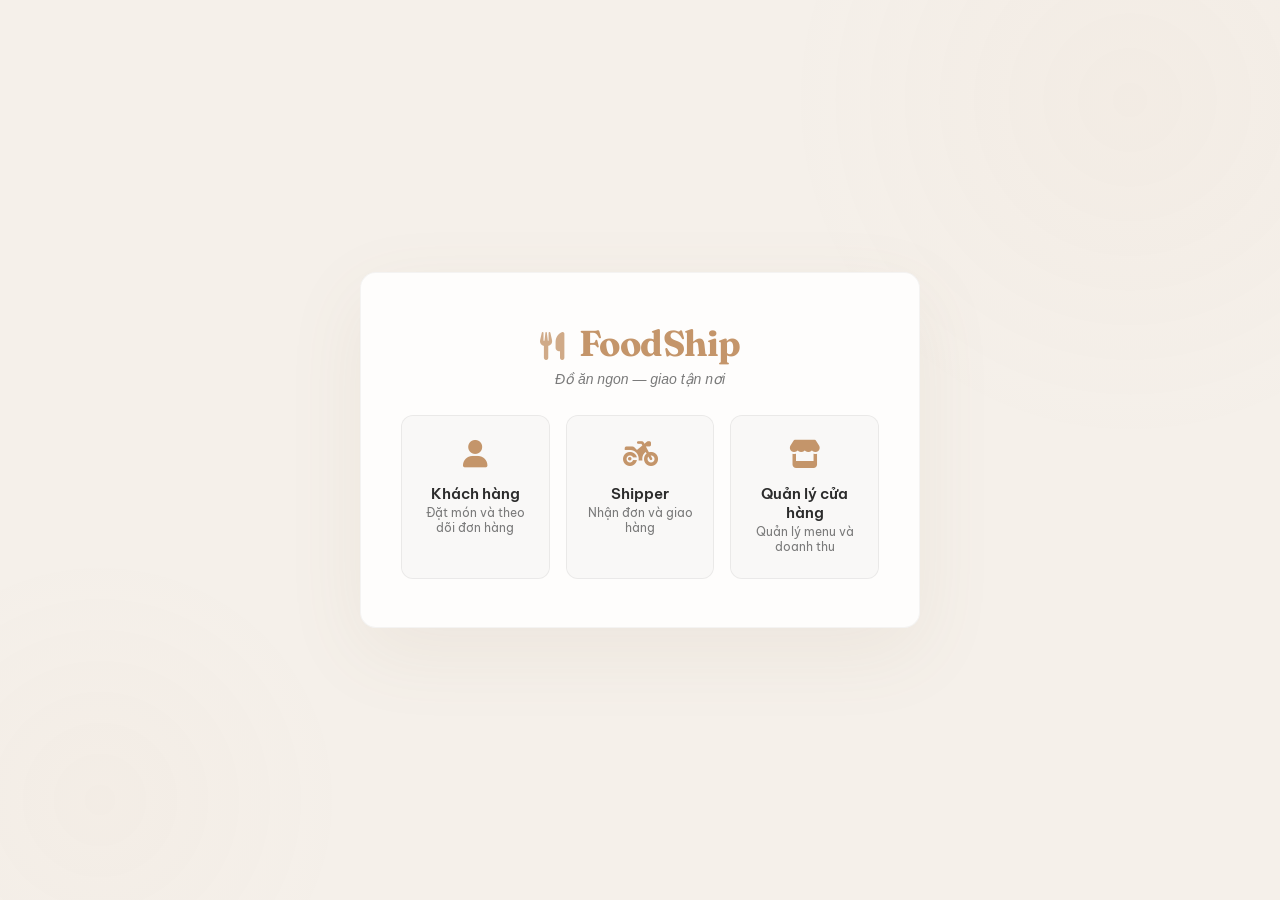
==== commit 080f05ed: "improve layout and add css transition" ====
--- a/web/src/main/webapp/index.html
+++ b/web/src/main/webapp/index.html
@@ -13,11 +13,29 @@
 <body>
   <div class="role-container">
     <div class="logo"><i class="fas fa-utensils"></i> FoodShip</div>
-    <div class="subtitle">Bạn là ai?</div>
+    <p class="tagline">Đồ ăn ngon — giao tận nơi</p>
     <div class="role-buttons">
-      <a href="login.html?role=customer" class="role-btn"><i class="fas fa-user"></i> <span>Khách hàng</span></a>
-      <a href="login.html?role=shipper" class="role-btn"><i class="fas fa-motorcycle"></i> <span>Shipper</span></a>
-      <a href="login.html?role=store" class="role-btn"><i class="fas fa-store"></i> <span>Quản lý cửa hàng</span></a>
+      <a href="login.html?role=customer" class="role-btn">
+        <i class="fas fa-user"></i>
+        <span class="role-btn-text">
+          <span class="role-btn-title">Khách hàng</span>
+          <span class="role-btn-desc">Đặt món và theo dõi đơn hàng</span>
+        </span>
+      </a>
+      <a href="login.html?role=shipper" class="role-btn">
+        <i class="fas fa-motorcycle"></i>
+        <span class="role-btn-text">
+          <span class="role-btn-title">Shipper</span>
+          <span class="role-btn-desc">Nhận đơn và giao hàng</span>
+        </span>
+      </a>
+      <a href="login.html?role=store" class="role-btn">
+        <i class="fas fa-store"></i>
+        <span class="role-btn-text">
+          <span class="role-btn-title">Quản lý cửa hàng</span>
+          <span class="role-btn-desc">Quản lý menu và doanh thu</span>
+        </span>
+      </a>
     </div>
   </div>
 </body>
--- a/web/src/main/webapp/assets/css/index.css
+++ b/web/src/main/webapp/assets/css/index.css
@@ -63,6 +63,7 @@
   text-align: center;
   width: 420px;
   animation: fadeUp 0.6s ease-out both;
+  transition: box-shadow 0.3s ease;
 }
 
 @keyframes fadeUp {
@@ -85,11 +86,12 @@
   opacity: 0.8;
 }
 
-.subtitle {
+.tagline {
   color: var(--text-secondary);
-  font-size: 15px;
-  margin-bottom: 32px;
+  font-size: 14px;
+  margin-bottom: 28px;
   font-weight: 400;
+  font-style: italic;
 }
 
 .role-buttons {
@@ -101,9 +103,8 @@
 .role-btn {
   display: flex;
   align-items: center;
-  justify-content: center;
-  gap: 12px;
-  padding: 18px 24px;
+  gap: 16px;
+  padding: 16px 20px;
   font-family: 'Be Vietnam Pro', sans-serif;
   font-size: 16px;
   font-weight: 600;
@@ -116,6 +117,7 @@
   text-decoration: none;
   position: relative;
   overflow: hidden;
+  text-align: left;
 }
 
 .role-btn::before {
@@ -128,16 +130,34 @@
 }
 
 .role-btn i {
-  font-size: 20px;
+  font-size: 24px;
   color: var(--primary);
   position: relative;
   z-index: 1;
   transition: transform 0.25s ease;
+  flex-shrink: 0;
+  width: 36px;
+  text-align: center;
 }
 
-.role-btn span {
+.role-btn-text {
   position: relative;
   z-index: 1;
+  display: flex;
+  flex-direction: column;
+  gap: 2px;
+}
+
+.role-btn-title {
+  font-weight: 600;
+  font-size: 15px;
+  color: var(--text);
+}
+
+.role-btn-desc {
+  font-weight: 400;
+  font-size: 12px;
+  color: var(--text-secondary);
 }
 
 .role-btn:hover {
@@ -158,3 +178,15 @@
 .role-btn:active {
   transform: translateY(0);
 }
+
+@media (min-width: 640px) {
+  .role-container { width: 480px; }
+}
+
+@media (min-width: 900px) {
+  .role-container { width: 560px; }
+  .role-buttons { flex-direction: row; gap: 16px; }
+  .role-btn { flex: 1; flex-direction: column; text-align: center; padding: 24px 16px; }
+  .role-btn i { width: auto; font-size: 28px; }
+  .role-btn-text { align-items: center; }
+}
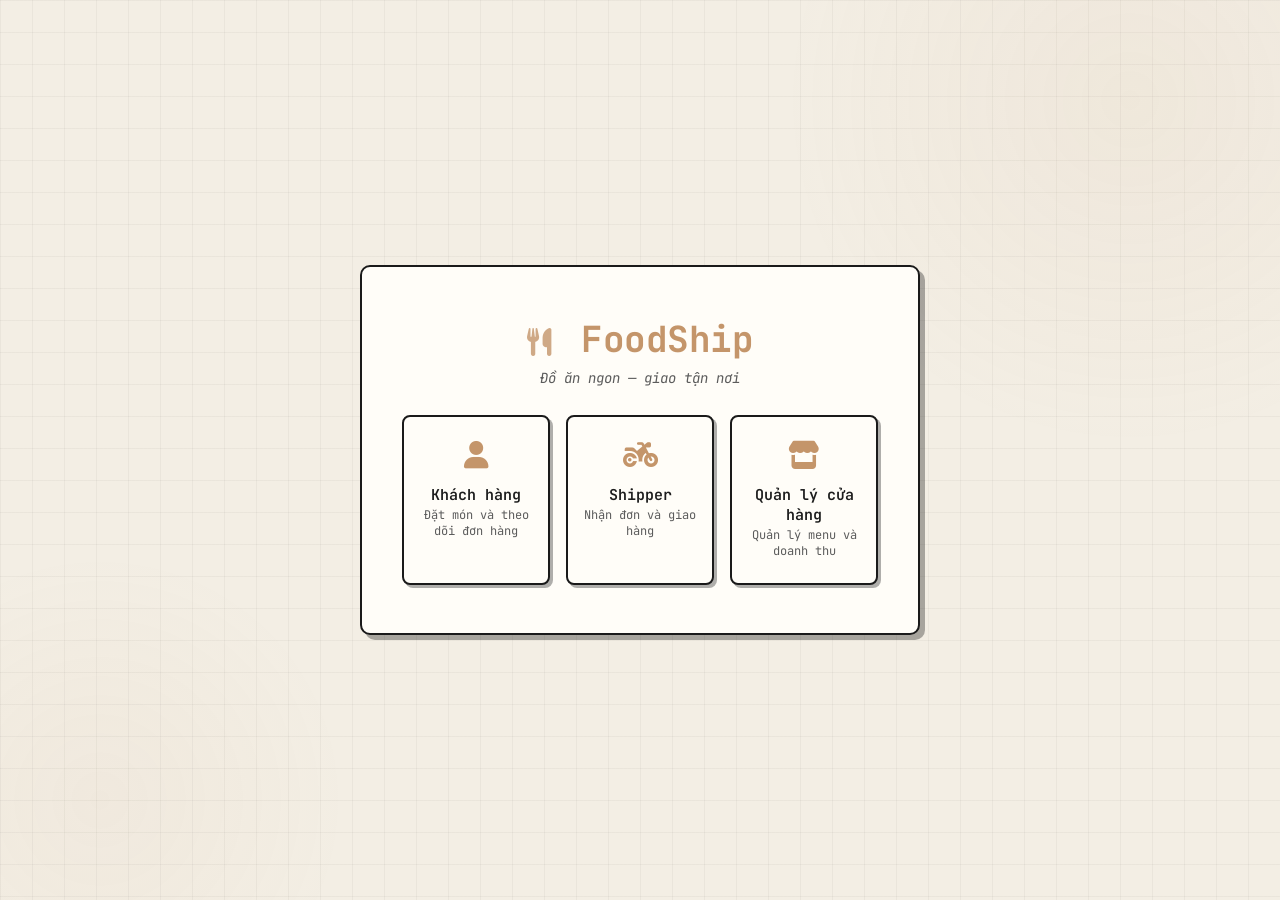
==== commit 1a42d384: "add grid in background and edit index.css to fit the themes" ====
--- a/web/src/main/webapp/index.html
+++ b/web/src/main/webapp/index.html
@@ -6,7 +6,7 @@
   <title>FoodShip - Chọn vai trò</title>
   <link rel="preconnect" href="https://fonts.googleapis.com">
   <link rel="preconnect" href="https://fonts.gstatic.com" crossorigin>
-  <link href="https://fonts.googleapis.com/css2?family=Be+Vietnam+Pro:wght@400;500;600;700&family=Fraunces:opsz,wght@9..144,500;9..144,700&display=swap" rel="stylesheet">
+  <link href="https://fonts.googleapis.com/css2?family=JetBrains+Mono:wght@400;500;600;700&display=swap" rel="stylesheet">
   <link rel="stylesheet" href="https://cdnjs.cloudflare.com/ajax/libs/font-awesome/6.0.0-beta3/css/all.min.css">
   <link rel="stylesheet" href="assets/css/index.css">
 </head>
--- a/web/src/main/webapp/assets/css/index.css
+++ b/web/src/main/webapp/assets/css/index.css
@@ -1,13 +1,14 @@
 :root {
-  --bg: #f5f0ea;
-  --surface: rgba(255,255,255,0.85);
-  --surface-border: rgba(0,0,0,0.04);
+  --bg: #f3eee4;
+  --surface: #fffdf8;
+  --surface-border: #1a1a1a;
   --primary: #c4956a;
   --primary-hover: #d4a373;
-  --text: #2c2c2c;
-  --text-secondary: #7a7a7a;
-  --radius: 16px;
-  --shadow: 0 24px 80px rgba(140, 110, 80, 0.08);
+  --text: #1c1c1c;
+  --text-secondary: #5c5c5c;
+  --radius: 10px;
+  --shadow: 5px 5px 0 rgba(26, 26, 26, 0.35);
+  --border-w: 2px;
 }
 
 * { margin: 0; padding: 0; box-sizing: border-box; }
@@ -15,8 +16,12 @@
 button, input, select, textarea { font-family: inherit; }
 
 body {
-  font-family: 'Be Vietnam Pro', sans-serif;
-  background: var(--bg);
+  font-family: 'JetBrainsMono Nerd Font', 'JetBrains Mono', monospace;
+  background-color: var(--bg);
+  background-image:
+    linear-gradient(rgba(26,26,26,0.045) 1px, transparent 1px),
+    linear-gradient(90deg, rgba(26,26,26,0.045) 1px, transparent 1px);
+  background-size: 32px 32px;
   color: var(--text);
   display: flex;
   justify-content: center;
@@ -31,7 +36,7 @@
   position: fixed;
   width: 700px;
   height: 700px;
-  background: radial-gradient(circle, rgba(196,149,106,0.04) 0%, transparent 70%);
+  background: radial-gradient(circle, rgba(196,149,106,0.07) 0%, transparent 70%);
   top: -250px;
   right: -200px;
   pointer-events: none;
@@ -43,7 +48,7 @@
   position: fixed;
   width: 500px;
   height: 500px;
-  background: radial-gradient(circle, rgba(196,149,106,0.03) 0%, transparent 70%);
+  background: radial-gradient(circle, rgba(196,149,106,0.05) 0%, transparent 70%);
   bottom: -150px;
   left: -150px;
   pointer-events: none;
@@ -54,16 +59,14 @@
   position: relative;
   z-index: 1;
   background: var(--surface);
-  backdrop-filter: blur(24px);
-  -webkit-backdrop-filter: blur(24px);
-  border: 1px solid var(--surface-border);
+  border: var(--border-w) solid var(--surface-border);
   border-radius: var(--radius);
   box-shadow: var(--shadow);
   padding: 48px 40px;
   text-align: center;
   width: 420px;
   animation: fadeUp 0.6s ease-out both;
-  transition: box-shadow 0.3s ease;
+  transition: box-shadow 0.2s ease, transform 0.2s ease;
 }
 
 @keyframes fadeUp {
@@ -72,7 +75,7 @@
 }
 
 .logo {
-  font-family: 'Fraunces', serif;
+  font-family: 'JetBrainsMono Nerd Font', 'JetBrains Mono', monospace;
   font-size: 36px;
   font-weight: 700;
   color: var(--primary);
@@ -105,28 +108,29 @@
   align-items: center;
   gap: 16px;
   padding: 16px 20px;
-  font-family: 'Be Vietnam Pro', sans-serif;
+  font-family: 'JetBrainsMono Nerd Font', 'JetBrains Mono', monospace;
   font-size: 16px;
   font-weight: 600;
   color: var(--text);
-  background: rgba(0,0,0,0.02);
-  border: 1px solid rgba(0,0,0,0.06);
-  border-radius: 12px;
+  background: var(--surface);
+  border: var(--border-w) solid var(--surface-border);
+  border-radius: 8px;
   cursor: pointer;
-  transition: all 0.25s ease;
+  transition: all 0.2s ease;
   text-decoration: none;
   position: relative;
   overflow: hidden;
   text-align: left;
+  box-shadow: 3px 3px 0 rgba(26, 26, 26, 0.35);
 }
 
 .role-btn::before {
   content: '';
   position: absolute;
   inset: 0;
-  background: linear-gradient(135deg, rgba(196,149,106,0.06), transparent);
+  background: linear-gradient(135deg, rgba(196,149,106,0.08), transparent);
   opacity: 0;
-  transition: opacity 0.25s ease;
+  transition: opacity 0.2s ease;
 }
 
 .role-btn i {
@@ -134,7 +138,7 @@
   color: var(--primary);
   position: relative;
   z-index: 1;
-  transition: transform 0.25s ease;
+  transition: transform 0.2s ease;
   flex-shrink: 0;
   width: 36px;
   text-align: center;
@@ -160,11 +164,20 @@
   color: var(--text-secondary);
 }
 
+.role-btn:hover .role-btn-title {
+  color: #fff;
+}
+
+.role-btn:hover .role-btn-desc {
+  color: rgba(255,255,255,0.85);
+}
+
 .role-btn:hover {
-  border-color: rgba(196,149,106,0.25);
-  background: rgba(196,149,106,0.04);
-  transform: translateY(-2px);
-  box-shadow: 0 8px 24px rgba(196,149,106,0.08);
+  border-color: var(--surface-border);
+  background: var(--primary);
+  color: #fff;
+  transform: translate(-1px, -1px);
+  box-shadow: 4px 4px 0 rgba(26, 26, 26, 0.35);
 }
 
 .role-btn:hover::before {
@@ -173,10 +186,12 @@
 
 .role-btn:hover i {
   transform: scale(1.1);
+  color: #fff;
 }
 
 .role-btn:active {
-  transform: translateY(0);
+  transform: translate(2px, 2px);
+  box-shadow: 1px 1px 0 rgba(26, 26, 26, 0.35);
 }
 
 @media (min-width: 640px) {
